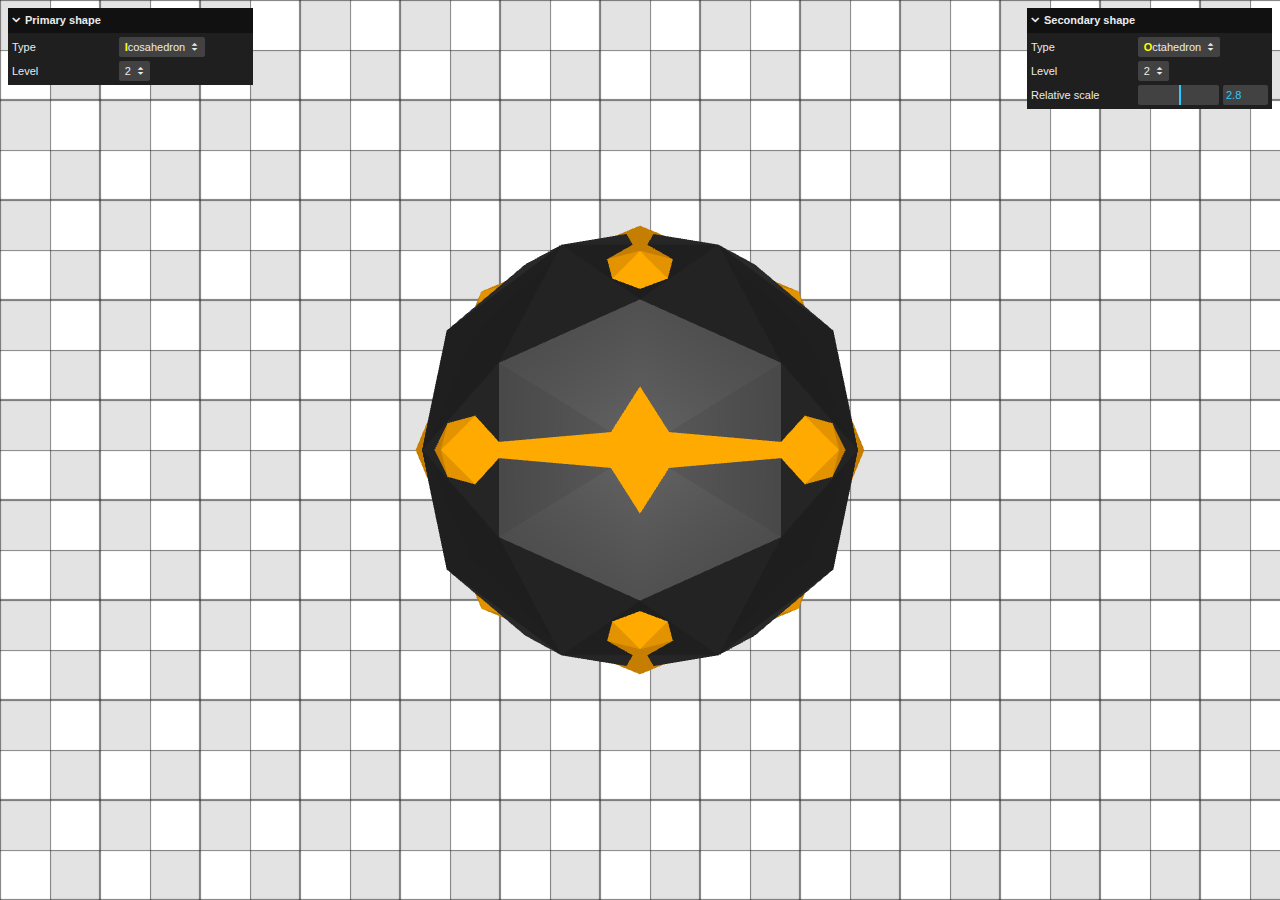
==== index.html @ 863eaa31 "Updated imports" ====
﻿<!DOCTYPE html>

<html>
	<head>
		<meta name="viewport" content="width=device-width, user-scalable=no, minimum-scale=1.0, maximum-scale=1.0">

		<!--link rel="stylesheet" href="../etudes.css"-->


		
		<style>
			.lil-gui .controller.option em {
				color: Yellow;
				font-weight: bold;
				font-style: normal;
			}
			
			#primary {
				position: fixed;
				top: 0.5em;
				left: 0.5em;
				display: inline-block;
			}
			
			#secondary {
				position: fixed;
				top: 0.5em;
				right: 0.5em;
				display: inline-block;
			}
			
		</style>
		<script src="libs/lil-gui.umd.js"></script>
	</head>
	
	<body>
		<!--script async src="https://ga.jspm.io/npm:es-module-shims@1.5.1/dist/es-module-shims.js" crossorigin="anonymous"></script>
		
		<script type="importmap">
		  {
			"imports": {
			  //"three": "https://unpkg.com/three@0.152.0/build/three.module.js",
			  //"three/addons/": "https://unpkg.com/three@0.152.0/examples/jsm/"
			  "three": "./libs/three.module.min.js",
			  "three/addons/": "./libs/"
			}
		  }
		</script-->

		<div id="primary"></div>
		<div id="secondary"></div>
		<!--h1 class="white">Fluid effects<span id="caption"></span><a href="https://boytchev.github.io/etudes/">&larr;</a></h1-->

		<script type="module">

			import { MAX_LEVEL, updatePlatons } from './platons.js';
			
			var PLATON_TYPES = {
					'<em>T</em>etrahedron': 0,
					'<em>O</em>ctahedron': 1,
					'<em>C</em>ube': 2,
					'<em>D</em>odecahedron': 3,
					'<em>I</em>cosahedron': 4
				}
			
			var PLATON_LEVELS = [];
				for( var i=1; i<=MAX_LEVEL; i++ )
					PLATON_LEVELS.push( i );
					
			var primaryOptions = {
					type: 4,
					level: 2,
				};
			
			var secondaryOptions = {
					type: 1,
					level: 2,
					scale: 2.8,
				};
			
			// interactive panel for selecting fluid effects
						
			var guiPrimary = new lil.GUI({title:'Primary shape',container:document.getElementById('primary')});
				guiPrimary.add( primaryOptions, 'type', PLATON_TYPES ).name( 'Type' ).onChange( onChange );
				guiPrimary.add( primaryOptions, 'level', PLATON_LEVELS ).name( 'Level' ).onChange( onChange );
				guiPrimary.open();
						
			var guiSecondary = new lil.GUI({title:'Secondary shape',container:document.getElementById('secondary')});
				guiSecondary.add( secondaryOptions, 'type', PLATON_TYPES ).name( 'Type' ).onChange( onChange );
				guiSecondary.add( secondaryOptions, 'level', PLATON_LEVELS ).name( 'Level' ).onChange( onChange );
				guiSecondary.add( secondaryOptions, 'scale' ).min( -90 ).max( 90 ).step( 0.1 ).name( 'Relative scale' ).onChange( onChange );
				guiSecondary.open();


			function onChange( event )
			{
				updatePlatons( primaryOptions, secondaryOptions );
			}
			
			updatePlatons( primaryOptions, secondaryOptions );
		</script>
	</body>
</html>
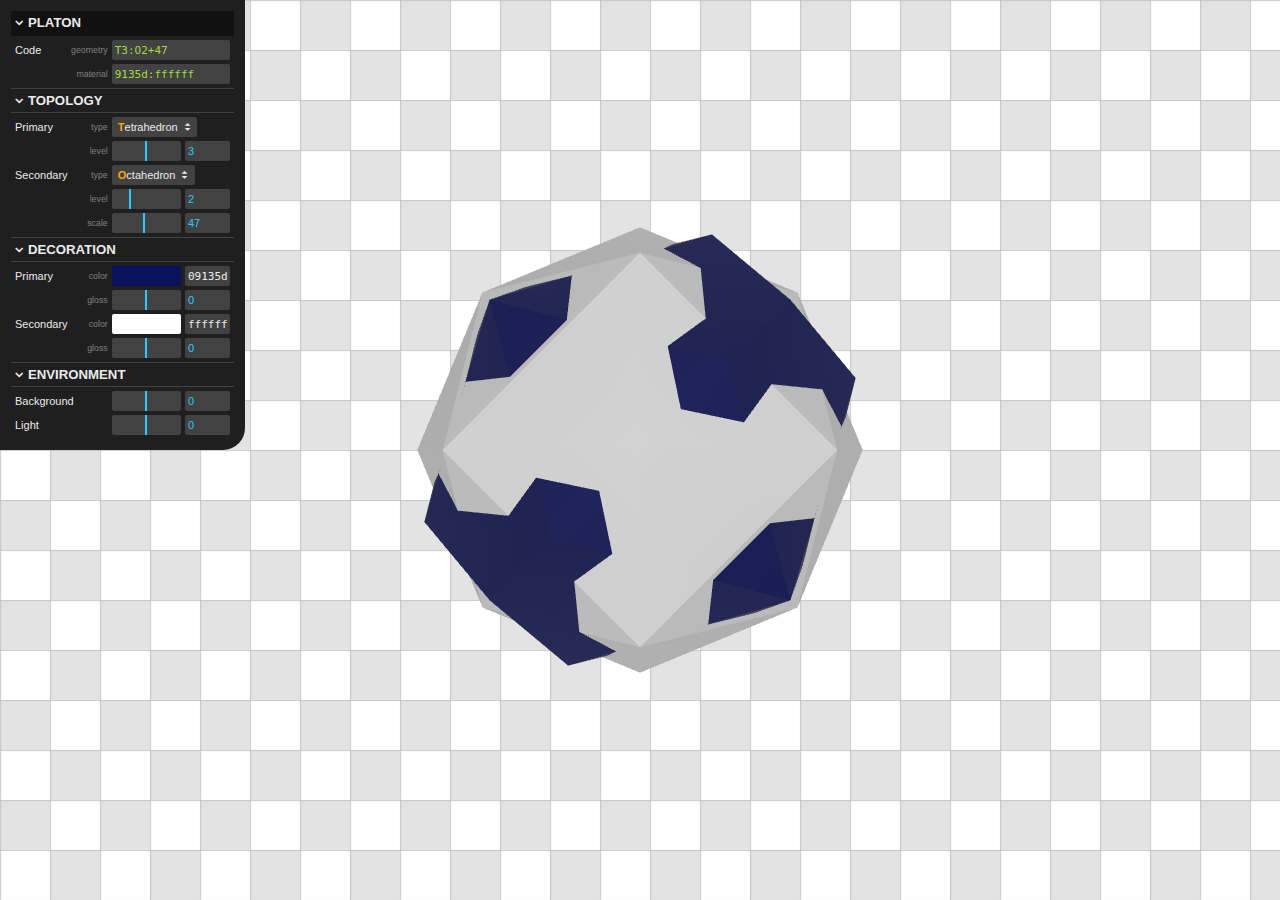
==== commit a9796824: "First version of the Platon generator" ====
--- a/index.html
+++ b/index.html
@@ -9,10 +9,23 @@
 
 		
 		<style>
-			.lil-gui .controller.option em {
-				color: Yellow;
+			.lil-gui.root {
+				border-bottom-right-radius: 2em;
+				margin: 0em;
+				padding: 1em;
+				left: 0;
+				top: 0;
+				position: fixed;
+			}
+			
+			.lil-gui em {
+				color: Orange;
 				font-weight: bold;
 				font-style: normal;
+			}
+			.lil-gui big {
+				font-weight: bold;
+				text-transform: uppercase;
 			}
 			
 			#primary {
@@ -29,24 +42,21 @@
 				display: inline-block;
 			}
 			
+			right {
+				color: gray;
+				font-size: 80%;
+				float: right;
+			}
+			
+			.lil-gui .controller.string input {
+				font-family: Monospace;
+			}
+			
 		</style>
 		<script src="libs/lil-gui.umd.js"></script>
 	</head>
 	
 	<body>
-		<!--script async src="https://ga.jspm.io/npm:es-module-shims@1.5.1/dist/es-module-shims.js" crossorigin="anonymous"></script>
-		
-		<script type="importmap">
-		  {
-			"imports": {
-			  //"three": "https://unpkg.com/three@0.152.0/build/three.module.js",
-			  //"three/addons/": "https://unpkg.com/three@0.152.0/examples/jsm/"
-			  "three": "./libs/three.module.min.js",
-			  "three/addons/": "./libs/"
-			}
-		  }
-		</script-->
-
 		<div id="primary"></div>
 		<div id="secondary"></div>
 		<!--h1 class="white">Fluid effects<span id="caption"></span><a href="https://boytchev.github.io/etudes/">&larr;</a></h1-->
@@ -62,42 +72,110 @@
 					'<em>D</em>odecahedron': 3,
 					'<em>I</em>cosahedron': 4
 				}
+					
+			var mainOptions = {
+					geometry: '',
+					material: '',
+				};
 			
-			var PLATON_LEVELS = [];
-				for( var i=1; i<=MAX_LEVEL; i++ )
-					PLATON_LEVELS.push( i );
-					
 			var primaryOptions = {
-					type: 4,
-					level: 2,
+					type: 0,
+					level: 3,
+					color: 0x09135D,
+					gloss: 0,
 				};
 			
 			var secondaryOptions = {
 					type: 1,
 					level: 2,
-					scale: 2.8,
+					scale: 47,
+					color: 0xffffff,
+					gloss: 0,
 				};
-			
+
+			var environmentOptions = {
+					background: 0,
+					light: 0,
+				};
+				
 			// interactive panel for selecting fluid effects
-						
-			var guiPrimary = new lil.GUI({title:'Primary shape',container:document.getElementById('primary')});
-				guiPrimary.add( primaryOptions, 'type', PLATON_TYPES ).name( 'Type' ).onChange( onChange );
-				guiPrimary.add( primaryOptions, 'level', PLATON_LEVELS ).name( 'Level' ).onChange( onChange );
-				guiPrimary.open();
-						
-			var guiSecondary = new lil.GUI({title:'Secondary shape',container:document.getElementById('secondary')});
-				guiSecondary.add( secondaryOptions, 'type', PLATON_TYPES ).name( 'Type' ).onChange( onChange );
-				guiSecondary.add( secondaryOptions, 'level', PLATON_LEVELS ).name( 'Level' ).onChange( onChange );
-				guiSecondary.add( secondaryOptions, 'scale' ).min( -90 ).max( 90 ).step( 0.1 ).name( 'Relative scale' ).onChange( onChange );
-				guiSecondary.open();
+	
+			var gui = new lil.GUI({title:'<big>Platon</big>',container:document.getElementById('primary')}),
+				geoController = gui.add( mainOptions, 'geometry' ).name( 'Code<right>geometry</right>' ).onChange( onChangeCode ),
+				matController = gui.add( mainOptions, 'material' ).name( '<right>material</right>' ).onChange( onChangeCode );
+
+			var guiTopology = gui.addFolder( '<big>Topology</big>' );
+				guiTopology.add( primaryOptions, 'type', PLATON_TYPES ).name( 'Primary<right>type</right>' ).onChange( onChange );
+				guiTopology.add( primaryOptions, 'level' ).min( 1 ).max( MAX_LEVEL ).step( 1 ).name( '<right>level</right>' ).onChange( onChange );
+				guiTopology.add( secondaryOptions, 'type', PLATON_TYPES ).name( 'Secondary<right>type</right>' ).onChange( onChange );
+				guiTopology.add( secondaryOptions, 'level' ).min( 1 ).max( MAX_LEVEL ).step( 1 ).name( '<right>level</right>' ).onChange( onChange );
+				guiTopology.add( secondaryOptions, 'scale' ).min( 1 ).max( 100 ).step( 1 ).name( '<right>scale</right>' ).onChange( onChange );
+				
+				
+			var guiDecor = gui.addFolder( '<big>Decoration</big>' );
+				guiDecor.addColor( primaryOptions, 'color' ).name( 'Primary<right>color</right>' ).onChange( onChange );
+				guiDecor.add( primaryOptions, 'gloss' ).min( -10 ).max( 10 ).step( 1 ).name( '<right>gloss</right>' ).onChange( onChange );
+				guiDecor.addColor( secondaryOptions, 'color' ).name( 'Secondary<right>color</right>' ).onChange( onChange );
+				guiDecor.add( secondaryOptions, 'gloss' ).min( -10 ).max( 10 ).step( 1 ).name( '<right>gloss</right>' ).onChange( onChange );
+
+
+			var guiEnvironment = gui.addFolder( '<big>Environment</big>' );
+				guiEnvironment.add( environmentOptions, 'background' ).min( -2 ).max( 2 ).step( 1 ).name( 'Background' ).onChange( onChange );
+				guiEnvironment.add( environmentOptions, 'light' ).min( -2 ).max( 2 ).step( 1 ).name( 'Light' ).onChange( onChange );
 
 
 			function onChange( event )
 			{
-				updatePlatons( primaryOptions, secondaryOptions );
+				updatePlatons( primaryOptions, secondaryOptions, environmentOptions );
+				
+				
+				// TOPOLOGY 
+				
+				// primary platon
+				var geometry = 'TOCDI'[primaryOptions.type];
+				if( primaryOptions.level != 1 )
+					geometry += primaryOptions.level;
+				geometry += ':';
+				
+				// secondary platon
+				geometry += 'TOCDI'[secondaryOptions.type];
+				if( secondaryOptions.level != 1 )
+					geometry += secondaryOptions.level;
+				geometry += '+' + secondaryOptions.scale;
+				
+				mainOptions.geometry = geometry;
+				
+				// DECORATION 
+
+				var material = primaryOptions.color.toString(16);
+				if( primaryOptions.gloss < 0 )
+					material += primaryOptions.gloss;
+				else if( primaryOptions.gloss > 0 )
+					material += '+' + primaryOptions.gloss;
+				material += ':';
+
+				material += secondaryOptions.color.toString(16);
+				if( secondaryOptions.gloss < 0 )
+					material += secondaryOptions.gloss;
+				else if( secondaryOptions.gloss > 0 )
+					material += '+' + secondaryOptions.gloss;
+
+				mainOptions.material = material;
+				
+				
+				geoController.updateDisplay( );
+				matController.updateDisplay( );
+
 			}
 			
-			updatePlatons( primaryOptions, secondaryOptions );
+
+
+			function onChangeCode( event )
+			{
+			}
+			
+			updatePlatons( primaryOptions, secondaryOptions, environmentOptions );
+			onChange( );
 		</script>
 	</body>
 </html>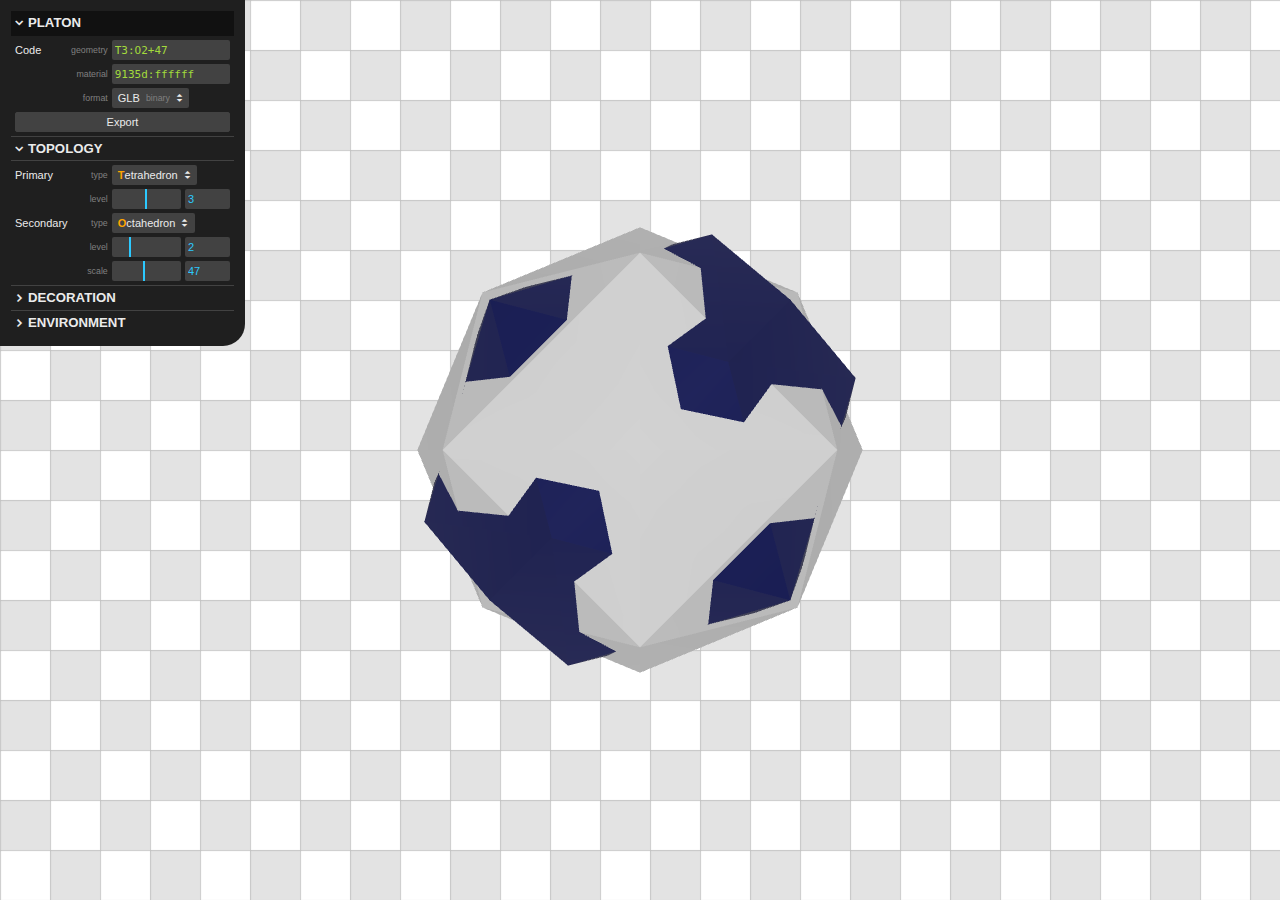
==== commit 67cc71de: "Export as GLTF, GLB and JSON" ====
--- a/index.html
+++ b/index.html
@@ -63,7 +63,9 @@
 
 		<script type="module">
 
-			import { MAX_LEVEL, updatePlatons } from './platons.js';
+			import * as THREE from './libs/three.module.min.js';
+			import { MAX_LEVEL, updatePlatons, exportPlatonAsGLTF, exportPlatonAsJSON } from './platons.js';
+			
 			
 			var PLATON_TYPES = {
 					'<em>T</em>etrahedron': 0,
@@ -73,9 +75,20 @@
 					'<em>I</em>cosahedron': 4
 				}
 					
+			var EXPORT_TYPES = {
+					/*'JPG': 1,*/
+					/*'PNG': 2,*/
+					'GLB &nbsp;<right>binary</right>': 3,
+					'GLTF &nbsp;<right>text</right>': 4,
+					'JSON &nbsp;<right>text</right>': 5,
+					/*'JS': 4,*/
+				}
+					
 			var mainOptions = {
 					geometry: '',
 					material: '',
+					type: 3, /* JPG */
+					action: exportPlaton,
 				};
 			
 			var primaryOptions = {
@@ -103,6 +116,8 @@
 			var gui = new lil.GUI({title:'<big>Platon</big>',container:document.getElementById('primary')}),
 				geoController = gui.add( mainOptions, 'geometry' ).name( 'Code<right>geometry</right>' ).onChange( onChangeCode ),
 				matController = gui.add( mainOptions, 'material' ).name( '<right>material</right>' ).onChange( onChangeCode );
+				gui.add( mainOptions, 'type', EXPORT_TYPES ).name( '<right>format</right>' );
+				gui.add( mainOptions, 'action' ).name( 'Export' );
 
 			var guiTopology = gui.addFolder( '<big>Topology</big>' );
 				guiTopology.add( primaryOptions, 'type', PLATON_TYPES ).name( 'Primary<right>type</right>' ).onChange( onChange );
@@ -110,18 +125,17 @@
 				guiTopology.add( secondaryOptions, 'type', PLATON_TYPES ).name( 'Secondary<right>type</right>' ).onChange( onChange );
 				guiTopology.add( secondaryOptions, 'level' ).min( 1 ).max( MAX_LEVEL ).step( 1 ).name( '<right>level</right>' ).onChange( onChange );
 				guiTopology.add( secondaryOptions, 'scale' ).min( 1 ).max( 100 ).step( 1 ).name( '<right>scale</right>' ).onChange( onChange );
-				
-				
-			var guiDecor = gui.addFolder( '<big>Decoration</big>' );
+					
+			var guiDecor = gui.addFolder( '<big>Decoration</big>' ).close( );
 				guiDecor.addColor( primaryOptions, 'color' ).name( 'Primary<right>color</right>' ).onChange( onChange );
 				guiDecor.add( primaryOptions, 'gloss' ).min( -10 ).max( 10 ).step( 1 ).name( '<right>gloss</right>' ).onChange( onChange );
 				guiDecor.addColor( secondaryOptions, 'color' ).name( 'Secondary<right>color</right>' ).onChange( onChange );
 				guiDecor.add( secondaryOptions, 'gloss' ).min( -10 ).max( 10 ).step( 1 ).name( '<right>gloss</right>' ).onChange( onChange );
 
-
-			var guiEnvironment = gui.addFolder( '<big>Environment</big>' );
+			var guiEnvironment = gui.addFolder( '<big>Environment</big>' ).close( );
 				guiEnvironment.add( environmentOptions, 'background' ).min( -2 ).max( 2 ).step( 1 ).name( 'Background' ).onChange( onChange );
 				guiEnvironment.add( environmentOptions, 'light' ).min( -2 ).max( 2 ).step( 1 ).name( 'Light' ).onChange( onChange );
+
 
 
 			function onChange( event )
@@ -169,7 +183,17 @@
 			}
 			
 
-
+			function exportPlaton( )
+			{
+				switch( mainOptions.type )
+				{
+					case 3 : exportPlatonAsGLTF( true ); break;
+					case 4 : exportPlatonAsGLTF( false ); break;
+					case 5 : exportPlatonAsJSON( ); break;
+				}
+			}
+			
+			
 			function onChangeCode( event )
 			{
 			}
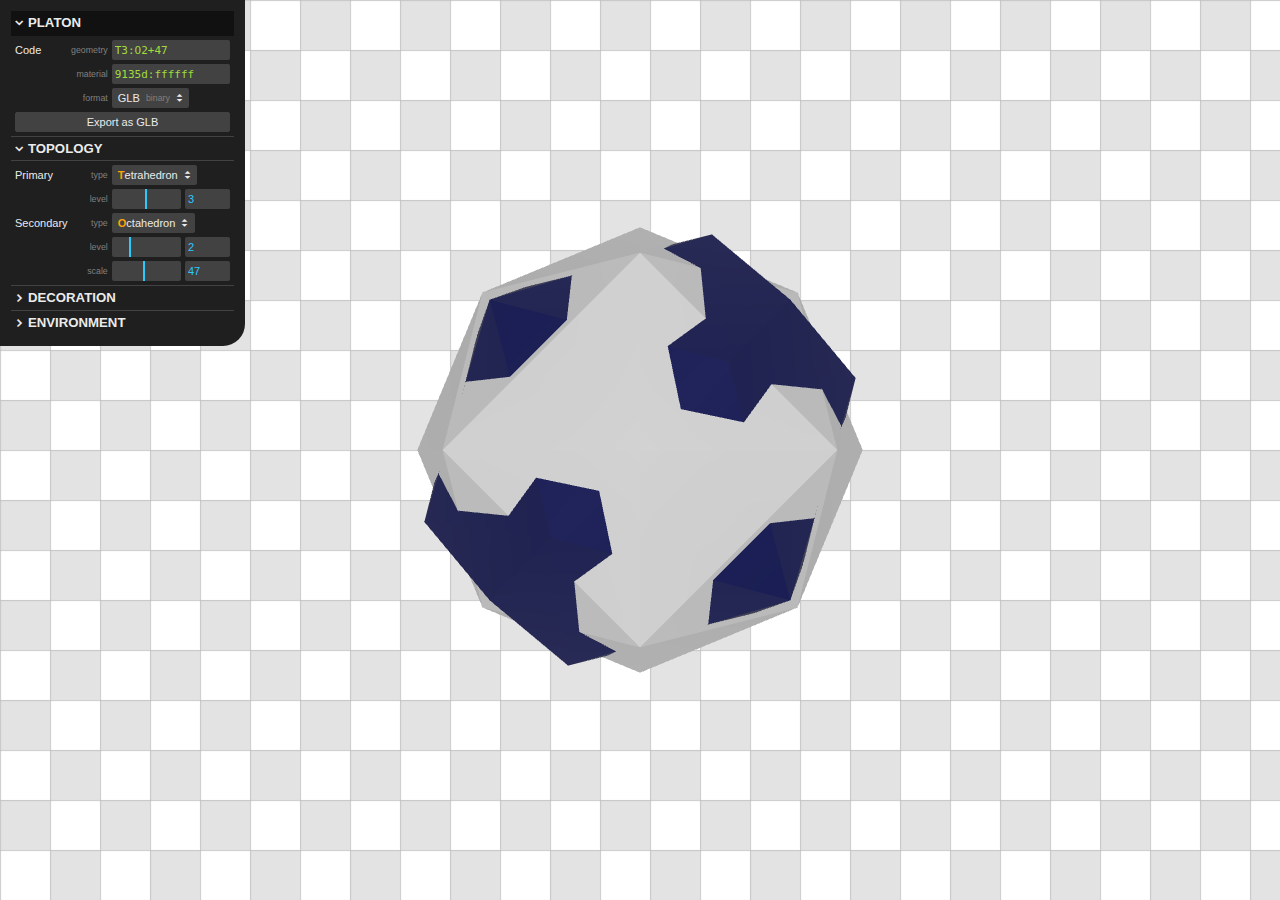
==== commit bf1e0f0c: "Export as JPG and PNG" ====
--- a/index.html
+++ b/index.html
@@ -64,7 +64,7 @@
 		<script type="module">
 
 			import * as THREE from './libs/three.module.min.js';
-			import { MAX_LEVEL, updatePlatons, exportPlatonAsGLTF, exportPlatonAsJSON } from './platons.js';
+			import { MAX_LEVEL, updatePlatons, exportPlatonAsGLTF, exportPlatonAsJSON, exportPlatonAsImage } from './platons.js';
 			
 			
 			var PLATON_TYPES = {
@@ -76,11 +76,20 @@
 				}
 					
 			var EXPORT_TYPES = {
-					/*'JPG': 1,*/
-					/*'PNG': 2,*/
+					'JPG &nbsp;<right>image</right>': 1,
+					'PNG &nbsp;<right>image</right>': 2,
 					'GLB &nbsp;<right>binary</right>': 3,
 					'GLTF &nbsp;<right>text</right>': 4,
 					'JSON &nbsp;<right>text</right>': 5,
+					/*'JS': 4,*/
+				}
+					
+			var EXPORT_NAMES = {
+					1: 'JPG',
+					2: 'PNG',
+					3: 'GLB',
+					4: 'GLTF',
+					5: 'JSON',
 					/*'JS': 4,*/
 				}
 					
@@ -116,8 +125,8 @@
 			var gui = new lil.GUI({title:'<big>Platon</big>',container:document.getElementById('primary')}),
 				geoController = gui.add( mainOptions, 'geometry' ).name( 'Code<right>geometry</right>' ).onChange( onChangeCode ),
 				matController = gui.add( mainOptions, 'material' ).name( '<right>material</right>' ).onChange( onChangeCode );
-				gui.add( mainOptions, 'type', EXPORT_TYPES ).name( '<right>format</right>' );
-				gui.add( mainOptions, 'action' ).name( 'Export' );
+				gui.add( mainOptions, 'type', EXPORT_TYPES ).name( '<right>format</right>' ).onChange( onChange );
+			var	expController = gui.add( mainOptions, 'action' ).name( 'Export' );
 
 			var guiTopology = gui.addFolder( '<big>Topology</big>' );
 				guiTopology.add( primaryOptions, 'type', PLATON_TYPES ).name( 'Primary<right>type</right>' ).onChange( onChange );
@@ -177,6 +186,8 @@
 				mainOptions.material = material;
 				
 				
+				expController.name( 'Export as ' + EXPORT_NAMES[mainOptions.type] );
+				
 				geoController.updateDisplay( );
 				matController.updateDisplay( );
 
@@ -187,6 +198,8 @@
 			{
 				switch( mainOptions.type )
 				{
+					case 1 : exportPlatonAsImage( 'jpg', 'image/jpeg' ); break;
+					case 2 : exportPlatonAsImage( 'png', 'image/png' ); break;
 					case 3 : exportPlatonAsGLTF( true ); break;
 					case 4 : exportPlatonAsGLTF( false ); break;
 					case 5 : exportPlatonAsJSON( ); break;
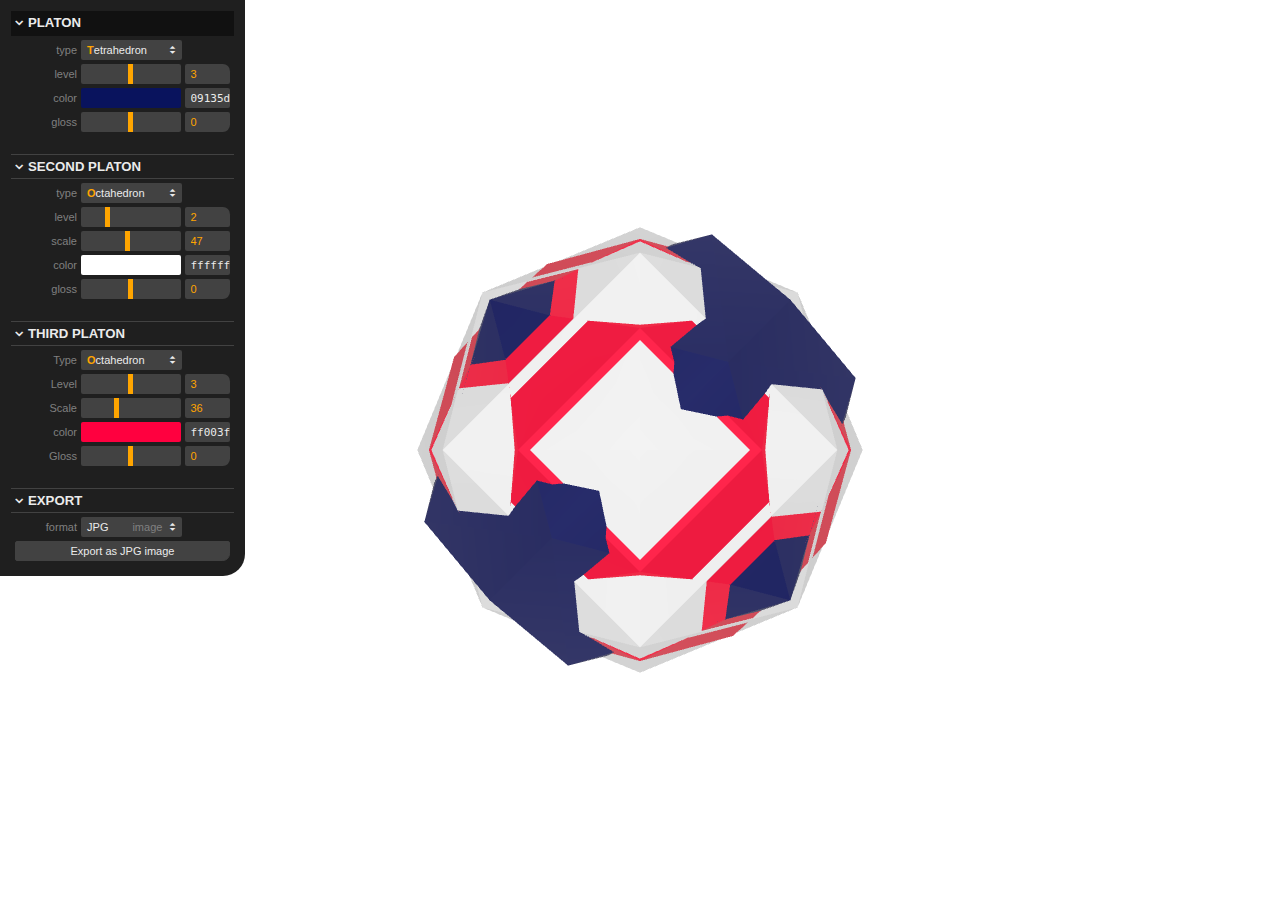
==== commit 5ba64fe3: "Undoing failed attempt to undo commit" ====
--- a/index.html
+++ b/index.html
@@ -9,6 +9,13 @@
 
 		
 		<style>
+			.lil-gui {
+				--name-width: 6em;
+				--slider-knob-width: 0.5em;
+				--widget-padding: 0 0 0 0.5em;
+				--number-color: orange;
+			}
+			
 			.lil-gui.root {
 				border-bottom-right-radius: 2em;
 				margin: 0em;
@@ -18,6 +25,18 @@
 				position: fixed;
 			}
 			
+			.lil-gui input.top{
+				border-top-right-radius: 0.65em;
+			}
+			
+			.lil-gui input.bottom, .lil-gui button.bottom{
+				border-bottom-right-radius: 0.65em;
+			}
+			
+			.lil-gui .controller.option .widget div {
+				width: 9.15em;
+			}
+			
 			.lil-gui em {
 				color: Orange;
 				font-weight: bold;
@@ -44,7 +63,7 @@
 			
 			right {
 				color: gray;
-				font-size: 80%;
+				font-size: 100%;
 				float: right;
 			}
 			
@@ -64,7 +83,7 @@
 		<script type="module">
 
 			import * as THREE from './libs/three.module.min.js';
-			import { MAX_LEVEL, updatePlatons, exportPlatonAsGLTF, exportPlatonAsJSON, exportPlatonAsImage } from './platons.js';
+			import { MAX_LEVEL, updatePlatons, exportPlatonAsGLTF, exportPlatonAsJSON, exportPlatonAsImage, exportPlatonAsJS } from './platons.js';
 			
 			
 			var PLATON_TYPES = {
@@ -78,25 +97,27 @@
 			var EXPORT_TYPES = {
 					'JPG &nbsp;<right>image</right>': 1,
 					'PNG &nbsp;<right>image</right>': 2,
-					'GLB &nbsp;<right>binary</right>': 3,
-					'GLTF &nbsp;<right>text</right>': 4,
-					'JSON &nbsp;<right>text</right>': 5,
-					/*'JS': 4,*/
+					'GLB &nbsp;<right>mode</right>': 3,
+					'GLTF &nbsp;<right>model</right>': 4,
+					'JSON &nbsp;<right>format</right>': 5,
+					'HTML &nbsp;<right>page</right>': 6,
+					'JS &nbsp;<right>code</right>': 7,
 				}
 					
 			var EXPORT_NAMES = {
-					1: 'JPG',
-					2: 'PNG',
-					3: 'GLB',
-					4: 'GLTF',
-					5: 'JSON',
-					/*'JS': 4,*/
+					1: 'JPG image',
+					2: 'PNG image',
+					3: 'GLB model',
+					4: 'GLTF model',
+					5: 'JSON data',
+					6: 'HTML page',
+					7: 'JS code',
 				}
 					
 			var mainOptions = {
-					geometry: '',
-					material: '',
-					type: 3, /* JPG */
+//					geometry: '',
+//					material: '',
+					type: 1, /* JPG */
 					action: exportPlaton,
 				};
 			
@@ -111,7 +132,17 @@
 					type: 1,
 					level: 2,
 					scale: 47,
+//					rotation: 0,
 					color: 0xffffff,
+					gloss: 0,
+				};
+			
+			var tertiaryOptions = {
+					type: 1,
+					level: 3,
+					scale: 36,
+//					rotation: 0,
+					color: 0xff003f,
 					gloss: 0,
 				};
 
@@ -122,43 +153,74 @@
 				
 			// interactive panel for selecting fluid effects
 	
-			var gui = new lil.GUI({title:'<big>Platon</big>',container:document.getElementById('primary')}),
-				geoController = gui.add( mainOptions, 'geometry' ).name( 'Code<right>geometry</right>' ).onChange( onChangeCode ),
-				matController = gui.add( mainOptions, 'material' ).name( '<right>material</right>' ).onChange( onChangeCode );
-				gui.add( mainOptions, 'type', EXPORT_TYPES ).name( '<right>format</right>' ).onChange( onChange );
-			var	expController = gui.add( mainOptions, 'action' ).name( 'Export' );
-
-			var guiTopology = gui.addFolder( '<big>Topology</big>' );
-				guiTopology.add( primaryOptions, 'type', PLATON_TYPES ).name( 'Primary<right>type</right>' ).onChange( onChange );
-				guiTopology.add( primaryOptions, 'level' ).min( 1 ).max( MAX_LEVEL ).step( 1 ).name( '<right>level</right>' ).onChange( onChange );
-				guiTopology.add( secondaryOptions, 'type', PLATON_TYPES ).name( 'Secondary<right>type</right>' ).onChange( onChange );
-				guiTopology.add( secondaryOptions, 'level' ).min( 1 ).max( MAX_LEVEL ).step( 1 ).name( '<right>level</right>' ).onChange( onChange );
-				guiTopology.add( secondaryOptions, 'scale' ).min( 1 ).max( 100 ).step( 1 ).name( '<right>scale</right>' ).onChange( onChange );
-					
-			var guiDecor = gui.addFolder( '<big>Decoration</big>' ).close( );
-				guiDecor.addColor( primaryOptions, 'color' ).name( 'Primary<right>color</right>' ).onChange( onChange );
-				guiDecor.add( primaryOptions, 'gloss' ).min( -10 ).max( 10 ).step( 1 ).name( '<right>gloss</right>' ).onChange( onChange );
-				guiDecor.addColor( secondaryOptions, 'color' ).name( 'Secondary<right>color</right>' ).onChange( onChange );
-				guiDecor.add( secondaryOptions, 'gloss' ).min( -10 ).max( 10 ).step( 1 ).name( '<right>gloss</right>' ).onChange( onChange );
-
-			var guiEnvironment = gui.addFolder( '<big>Environment</big>' ).close( );
-				guiEnvironment.add( environmentOptions, 'background' ).min( -2 ).max( 2 ).step( 1 ).name( 'Background' ).onChange( onChange );
-				guiEnvironment.add( environmentOptions, 'light' ).min( -2 ).max( 2 ).step( 1 ).name( 'Light' ).onChange( onChange );
-
+			var gui = new lil.GUI({title:'<big>Platon</big>',container:document.getElementById('primary')});
+				gui.add( primaryOptions, 'type', PLATON_TYPES ).name( '<right>type</right>' ).onChange( onChange );
+				var a = gui.add( primaryOptions, 'level' ).min( 1 ).max( MAX_LEVEL ).step( 1 ).name( '<right>level</right>' ).onChange( onChange );
+				gui.addColor( primaryOptions, 'color' ).name( '<right>color</right>' ).onChange( onChange );
+				var b = gui.add( primaryOptions, 'gloss' ).min( -10 ).max( 10 ).step( 1 ).name( '<right>gloss</right>' ).onChange( onChange );
+
+a.$input.classList.add('top');
+b.$input.classList.add('bottom');
+
+
+			var guiSecond = gui.addFolder( '<big>Second platon</big>' );
+				guiSecond.add( secondaryOptions, 'type', PLATON_TYPES ).name( '<right>type</right>' ).onChange( onChange );
+				a = guiSecond.add( secondaryOptions, 'level' ).min( 1 ).max( MAX_LEVEL ).step( 1 ).name( '<right>level</right>' ).onChange( onChange );
+				guiSecond.add( secondaryOptions, 'scale' ).min( 1 ).max( 100 ).step( 1 ).name( '<right>scale</right>' ).onChange( onChange );
+				guiSecond.addColor( secondaryOptions, 'color' ).name( '<right>color</right>' ).onChange( onChange );
+				b = guiSecond.add( secondaryOptions, 'gloss' ).min( -10 ).max( 10 ).step( 1 ).name( '<right>gloss</right>' ).onChange( onChange );
+guiSecond.domElement.style.marginTop = '2em';
+a.$input.classList.add('top');				
+b.$input.classList.add('bottom');
+
+			var guiThird = gui.addFolder( '<big>Third platon</big>' );
+				guiThird.add( tertiaryOptions, 'type', PLATON_TYPES ).name( '<right>Type</right>' ).onChange( onChange );
+				a = guiThird.add( tertiaryOptions, 'level' ).min( 1 ).max( MAX_LEVEL ).step( 1 ).name( '<right>Level</right>' ).onChange( onChange );
+				guiThird.add( tertiaryOptions, 'scale' ).min( 1 ).max( 100 ).step( 1 ).name( '<right>Scale</right>' ).onChange( onChange );
+				guiThird.addColor( tertiaryOptions, 'color' ).name( '<right>color</right>' ).onChange( onChange );
+				b = guiThird.add( tertiaryOptions, 'gloss' ).min( -10 ).max( 10 ).step( 1 ).name( '<right>Gloss</right>' ).onChange( onChange );
+guiThird.domElement.style.marginTop = '2em';
+a.$input.classList.add('top');				
+b.$input.classList.add('bottom');
+
+//				gui.add( secondaryOptions, 'rotation' ).min( -12 ).max( 12 ).step( 1 ).name( '<right>rotation</right>' ).onChange( onChange );
+
+//			var guiDecor = gui.addFolder( '<big>Decoration</big>' );
+//				guiDecor.addColor( primaryOptions, 'color' ).name( '<right>Primary</right>' ).onChange( onChange );
+//				guiDecor.add( primaryOptions, 'gloss' ).min( -10 ).max( 10 ).step( 1 ).name( '<right>Gloss</right>' ).onChange( onChange );
+//				guiDecor.addColor( secondaryOptions, 'color' ).name( '<right>Add 1</right>' ).onChange( onChange );
+//				guiDecor.add( secondaryOptions, 'gloss' ).min( -10 ).max( 10 ).step( 1 ).name( '<right>Gloss</right>' ).onChange( onChange );
+//				guiDecor.addColor( tertiaryOptions, 'color' ).name( '<right>Add 2</right>' ).onChange( onChange );
+//				guiDecor.add( tertiaryOptions, 'gloss' ).min( -10 ).max( 10 ).step( 1 ).name( '<right>Gloss</right>' ).onChange( onChange );
+
+//			var guiEnvironment = gui.addFolder( '<big>Environment</big>' ).close( );
+//				guiEnvironment.add( environmentOptions, 'background' ).min( -2 ).max( 2 ).step( 1 ).name( 'Background' ).onChange( onChange );
+//				guiEnvironment.add( environmentOptions, 'light' ).min( -2 ).max( 2 ).step( 1 ).name( 'Light' ).onChange( onChange );
+
+			var guiExport = gui.addFolder( '<big>Export</big>' );
+				guiExport.add( mainOptions, 'type', EXPORT_TYPES ).name( '<right>format</right>' ).onChange( onChange );
+				//geoController = gui.add( mainOptions, 'geometry' ).name( 'Code<right>geometry</right>' ).onChange( onChangeCode ),
+				//matController = gui.add( mainOptions, 'material' ).name( '<right>material</right>' ).onChange( onChangeCode );
+			var	expController = guiExport.add( mainOptions, 'action' ).name( 'Export' );
+guiExport.domElement.style.marginTop = '2em';
+console.log(expController);
+expController.$button.classList.add('bottom');
+
+					
 
 
 			function onChange( event )
 			{
-				updatePlatons( primaryOptions, secondaryOptions, environmentOptions );
-				
-				
+				updatePlatons( primaryOptions, secondaryOptions, tertiaryOptions/*, environmentOptions*/ );
+				
+				/*
 				// TOPOLOGY 
 				
 				// primary platon
 				var geometry = 'TOCDI'[primaryOptions.type];
 				if( primaryOptions.level != 1 )
 					geometry += primaryOptions.level;
-				geometry += ':';
+				geometry += '';
 				
 				// secondary platon
 				geometry += 'TOCDI'[secondaryOptions.type];
@@ -175,7 +237,7 @@
 					material += primaryOptions.gloss;
 				else if( primaryOptions.gloss > 0 )
 					material += '+' + primaryOptions.gloss;
-				material += ':';
+				material += ',';
 
 				material += secondaryOptions.color.toString(16);
 				if( secondaryOptions.gloss < 0 )
@@ -184,25 +246,33 @@
 					material += '+' + secondaryOptions.gloss;
 
 				mainOptions.material = material;
-				
+				*/
 				
 				expController.name( 'Export as ' + EXPORT_NAMES[mainOptions.type] );
 				
-				geoController.updateDisplay( );
-				matController.updateDisplay( );
+				//geoController.updateDisplay( );
+				//matController.updateDisplay( );
 
 			}
 			
 
 			function exportPlaton( )
 			{
+				var fileName = '';
+
+				fileName += 'TOCDI'[primaryOptions.type]+primaryOptions.level+'-';
+				fileName += 'TOCDI'[secondaryOptions.type]+secondaryOptions.level+secondaryOptions.scale+'-';
+				fileName += 'TOCDI'[tertiaryOptions.type]+tertiaryOptions.level+tertiaryOptions.scale;
+				
 				switch( mainOptions.type )
 				{
-					case 1 : exportPlatonAsImage( 'jpg', 'image/jpeg' ); break;
-					case 2 : exportPlatonAsImage( 'png', 'image/png' ); break;
-					case 3 : exportPlatonAsGLTF( true ); break;
-					case 4 : exportPlatonAsGLTF( false ); break;
-					case 5 : exportPlatonAsJSON( ); break;
+					case 1 : exportPlatonAsImage( fileName+'.jpg', 'image/jpeg' ); break;
+					case 2 : exportPlatonAsImage( fileName+'.png', 'image/png' ); break;
+					case 3 : exportPlatonAsGLTF( fileName+'.gltf', true ); break;
+					case 4 : exportPlatonAsGLTF( fileName+'.glb', false ); break;
+					case 5 : exportPlatonAsJSON( fileName+'.json' ); break;
+					case 6 : exportPlatonAsJS( fileName+'.html', true, primaryOptions,  secondaryOptions ); break;
+					case 7 : exportPlatonAsJS( fileName+'.js', false, primaryOptions,  secondaryOptions ); break;
 				}
 			}
 			
@@ -211,7 +281,7 @@
 			{
 			}
 			
-			updatePlatons( primaryOptions, secondaryOptions, environmentOptions );
+			updatePlatons( primaryOptions, secondaryOptions, tertiaryOptions/*environmentOptions*/ );
 			onChange( );
 		</script>
 	</body>
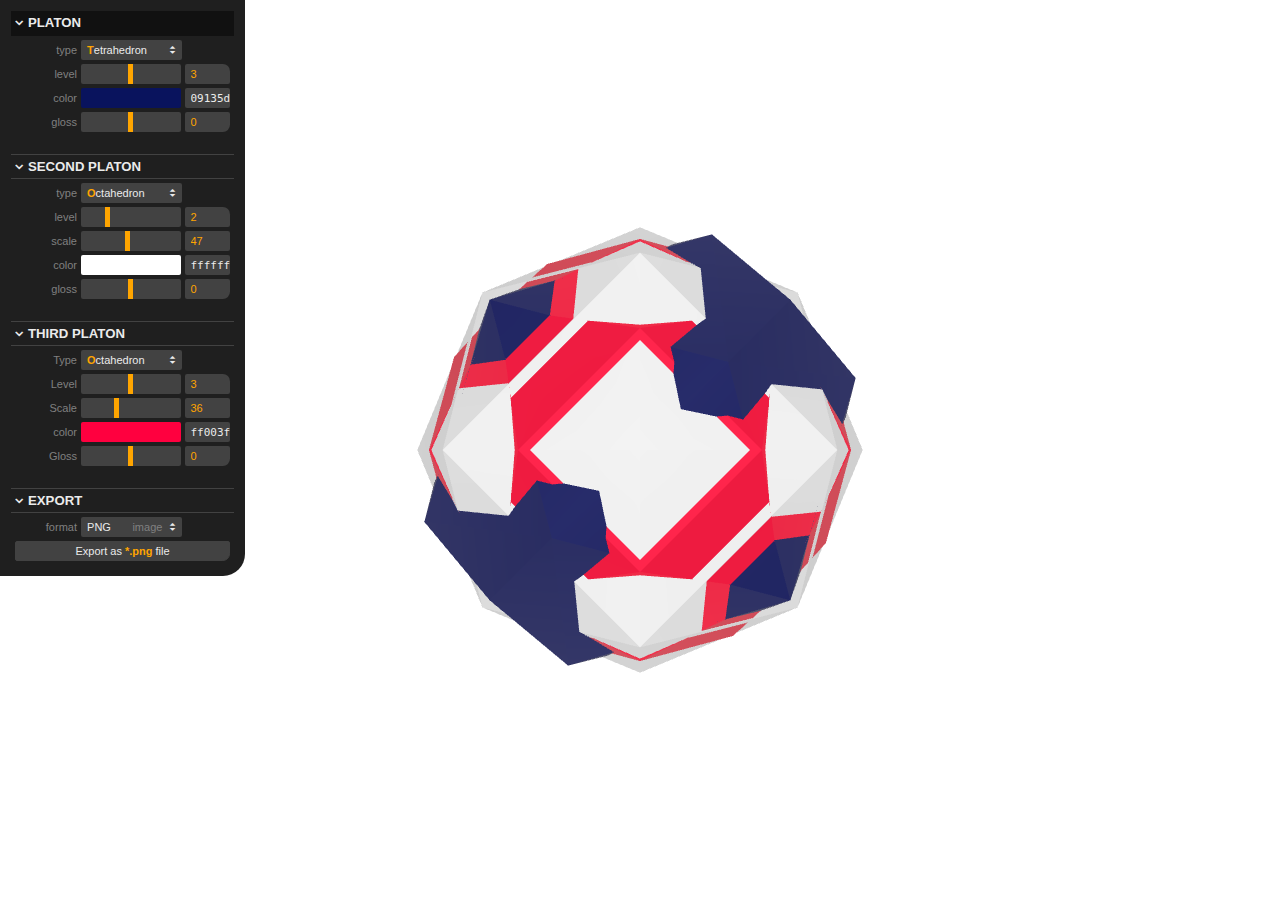
==== commit da742b42: "Reduced export formats, fixed export to HTML" ====
--- a/index.html
+++ b/index.html
@@ -3,7 +3,7 @@
 <html>
 	<head>
 		<meta name="viewport" content="width=device-width, user-scalable=no, minimum-scale=1.0, maximum-scale=1.0">
-
+		<link rel="shortcut icon" type="image/png" href="textures/logo.png"/>
 		<!--link rel="stylesheet" href="../etudes.css"-->
 
 
@@ -95,29 +95,27 @@
 				}
 					
 			var EXPORT_TYPES = {
-					'JPG &nbsp;<right>image</right>': 1,
+					//'JPG &nbsp;<right>image</right>': 1,
 					'PNG &nbsp;<right>image</right>': 2,
-					'GLB &nbsp;<right>mode</right>': 3,
-					'GLTF &nbsp;<right>model</right>': 4,
-					'JSON &nbsp;<right>format</right>': 5,
+					'GLB &nbsp;<right>model</right>': 3,
+					//'GLTF &nbsp;<right>model</right>': 4,
+					//'JSON &nbsp;<right>format</right>': 5,
 					'HTML &nbsp;<right>page</right>': 6,
-					'JS &nbsp;<right>code</right>': 7,
+					//'JS &nbsp;<right>code</right>': 7,
 				}
 					
 			var EXPORT_NAMES = {
-					1: 'JPG image',
-					2: 'PNG image',
-					3: 'GLB model',
-					4: 'GLTF model',
-					5: 'JSON data',
-					6: 'HTML page',
-					7: 'JS code',
+					//1: 'JPG image',
+					2: '<em>*.png</em> file',
+					3: '<em>*.glb</em> file',
+					//4: 'GLTF model',
+					//5: 'JSON data',
+					6: '<em>*.html</em> file',
+					//7: 'JS code',
 				}
 					
 			var mainOptions = {
-//					geometry: '',
-//					material: '',
-					type: 1, /* JPG */
+					type: 2, /* PNG */
 					action: exportPlaton,
 				};
 			
@@ -146,10 +144,10 @@
 					gloss: 0,
 				};
 
-			var environmentOptions = {
-					background: 0,
-					light: 0,
-				};
+//			var environmentOptions = {
+//					background: 0,
+//					light: 0,
+//				};
 				
 			// interactive panel for selecting fluid effects
 	
@@ -203,7 +201,6 @@
 				//matController = gui.add( mainOptions, 'material' ).name( '<right>material</right>' ).onChange( onChangeCode );
 			var	expController = guiExport.add( mainOptions, 'action' ).name( 'Export' );
 guiExport.domElement.style.marginTop = '2em';
-console.log(expController);
 expController.$button.classList.add('bottom');
 
 					
@@ -266,13 +263,13 @@
 				
 				switch( mainOptions.type )
 				{
-					case 1 : exportPlatonAsImage( fileName+'.jpg', 'image/jpeg' ); break;
+					//case 1 : exportPlatonAsImage( fileName+'.jpg', 'image/jpeg' ); break;
 					case 2 : exportPlatonAsImage( fileName+'.png', 'image/png' ); break;
-					case 3 : exportPlatonAsGLTF( fileName+'.gltf', true ); break;
-					case 4 : exportPlatonAsGLTF( fileName+'.glb', false ); break;
-					case 5 : exportPlatonAsJSON( fileName+'.json' ); break;
-					case 6 : exportPlatonAsJS( fileName+'.html', true, primaryOptions,  secondaryOptions ); break;
-					case 7 : exportPlatonAsJS( fileName+'.js', false, primaryOptions,  secondaryOptions ); break;
+					case 3 : exportPlatonAsGLTF( fileName+'.glb', true ); break;
+					//case 4 : exportPlatonAsGLTF( fileName+'.gltf', false ); break;
+					//case 5 : exportPlatonAsJSON( fileName+'.json' ); break;
+					case 6 : exportPlatonAsJS( fileName+'.html', true, primaryOptions,  secondaryOptions, tertiaryOptions ); break;
+					//case 7 : exportPlatonAsJS( fileName+'.js', false, primaryOptions,  secondaryOptions, tertiaryOptions ); break;
 				}
 			}
 			
